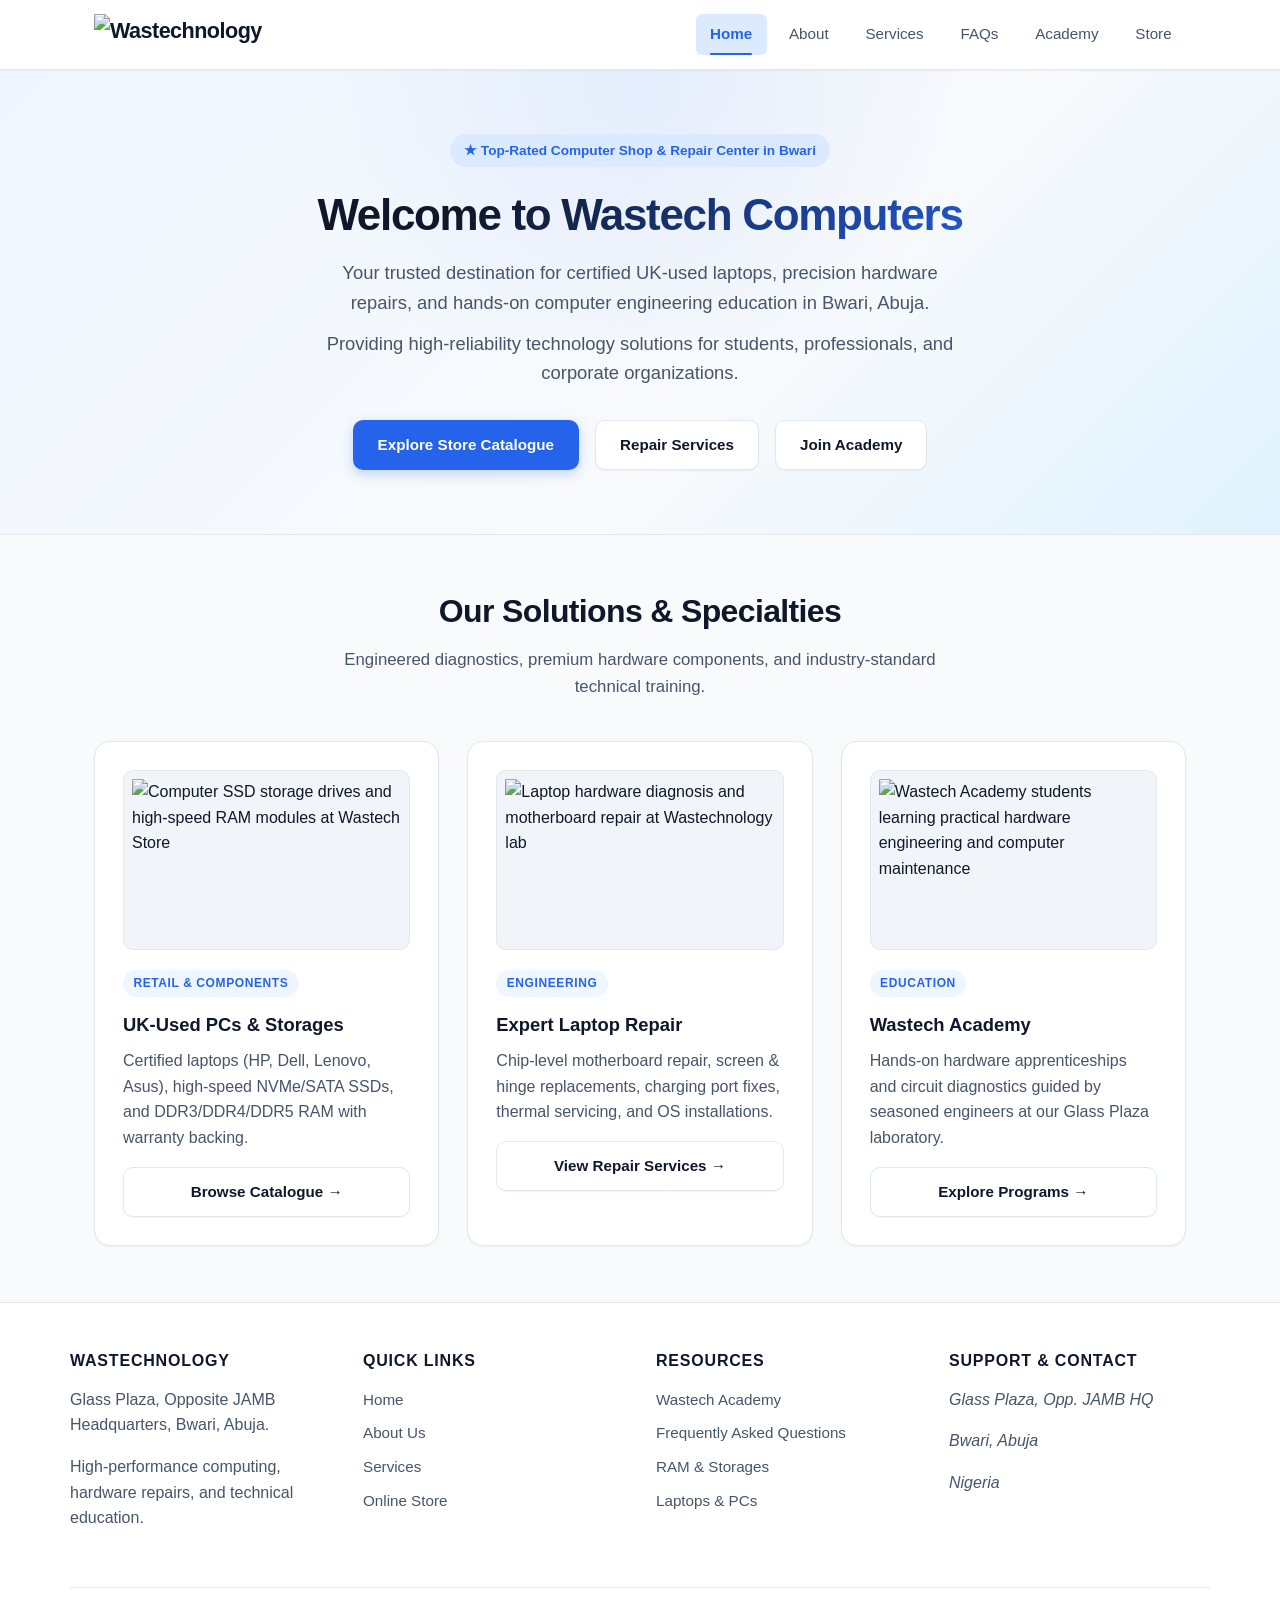
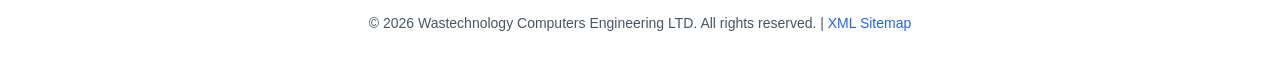
==== index.html @ b7859565 "Opitimization for search engine" ====
<!DOCTYPE html>
<html lang="en">

<head>
    <meta charset="UTF-8">
    <meta name="viewport" content="width=device-width, initial-scale=1.0">
    
    <!-- Primary SEO Meta Tags -->
    <title>Wastech Computers | Top Computer Shop, Laptop Repair &amp; Academy in Bwari, Abuja</title>
    <meta name="title" content="Wastech Computers | Top Computer Shop, Laptop Repair &amp; Academy in Bwari, Abuja">
    <meta name="description" content="Wastechnology Computers in Bwari, Abuja: Certified UK-used laptops, SSD/RAM upgrades, chip-level motherboard repair, genuine spare parts &amp; engineering academy at Glass Plaza opp. JAMB HQ.">
    <meta name="keywords" content="computer shop Bwari, laptop repair Abuja, UK used laptops Bwari, computer spare parts Abuja, Wastechnology, Wastech computers, Glass plaza Bwari, SSD RAM upgrade Abuja, computer training Bwari">
    <meta name="author" content="Wastechnology Computers Engineering LTD">
    <meta name="robots" content="index, follow, max-snippet:-1, max-image-preview:large, max-video-preview:-1">
    <meta name="theme-color" content="#2563eb">

    <!-- Canonical URL -->
    <link rel="canonical" href="https://wastechnology.com.ng/">

    <!-- Open Graph / Facebook -->
    <meta property="og:type" content="website">
    <meta property="og:locale" content="en_NG">
    <meta property="og:site_name" content="Wastechnology Computers">
    <meta property="og:url" content="https://wastechnology.com.ng/">
    <meta property="og:title" content="Wastech Computers | Top Computer Shop, Laptop Repair &amp; Academy in Bwari, Abuja">
    <meta property="og:description" content="Wastechnology Computers in Bwari, Abuja: Certified UK-used laptops, SSD/RAM upgrades, chip-level motherboard repair, genuine spare parts &amp; engineering academy at Glass Plaza.">
    <meta property="og:image" content="https://wastechnology.com.ng/assets/og-image.svg">
    <meta property="og:image:width" content="1200">
    <meta property="og:image:height" content="630">
    <meta property="og:image:alt" content="Wastechnology Computers Engineering LTD - Hardware &amp; IT Academy in Bwari, Abuja">

    <!-- Twitter Card -->
    <meta name="twitter:card" content="summary_large_image">
    <meta name="twitter:url" content="https://wastechnology.com.ng/">
    <meta name="twitter:title" content="Wastech Computers | Top Computer Shop, Laptop Repair &amp; Academy in Bwari, Abuja">
    <meta name="twitter:description" content="Certified UK-used laptops, SSD/RAM sales, chip-level motherboard repairs &amp; IT academy at Glass Plaza, Bwari, Abuja.">
    <meta name="twitter:image" content="https://wastechnology.com.ng/assets/og-image.svg">

    <!-- Stylesheet -->
    <link rel="stylesheet" href="style.css">

    <!-- JSON-LD Structured Data (Schema.org LocalBusiness) -->
    <script type="application/ld+json">
    {
      "@context": "https://schema.org",
      "@type": "ComputerStore",
      "name": "Wastechnology Computers Engineering LTD",
      "alternateName": "Wastech Computers",
      "url": "https://wastechnology.com.ng/",
      "logo": "https://wastechnology.com.ng/assets/logo.svg",
      "image": "https://wastechnology.com.ng/assets/og-image.svg",
      "description": "One of the premier computer engineering shops in Bwari, Abuja. Specializing in UK-used business and gaming laptops, chip-level laptop repairs, components, and practical tech training.",
      "telephone": "+2348000000000",
      "priceRange": "₦₦",
      "founder": {
        "@type": "Person",
        "name": "Ahmed Abdulwasiu"
      },
      "address": {
        "@type": "PostalAddress",
        "streetAddress": "Glass Plaza, Opposite JAMB Headquarters",
        "addressLocality": "Bwari",
        "addressRegion": "Abuja FCT",
        "addressCountry": "NG"
      },
      "geo": {
        "@type": "GeoCoordinates",
        "latitude": 9.2882,
        "longitude": 7.3776
      },
      "openingHoursSpecification": [
        {
          "@type": "OpeningHoursSpecification",
          "dayOfWeek": ["Monday", "Tuesday", "Wednesday", "Thursday", "Friday", "Saturday"],
          "opens": "08:30",
          "closes": "18:30"
        }
      ]
    }
    </script>
</head>

<body>
    <div class="page" itemscope itemtype="https://schema.org/LocalBusiness">
        <!-- Header & Semantic Navigation -->
        <header role="banner">
            <nav class="nav-links" role="navigation" aria-label="Main Navigation">
                <div class="brand-logo">
                    <a href="index.html" itemprop="url" aria-label="Wastechnology Home">
                        <img src="assets/logo.svg" alt="Wastechnology Computers Logo" width="180" height="42" decoding="async">
                    </a>
                </div>
                <div class="nav-menu" role="menubar">
                    <a href="index.html" class="active" aria-current="page" role="menuitem">Home</a>
                    <a href="about.html" role="menuitem">About</a>
                    <a href="services.html" role="menuitem">Services</a>
                    <a href="faqs.html" role="menuitem">FAQs</a>
                    <a href="academy.html" role="menuitem">Academy</a>
                    <a href="store.html" role="menuitem">Store</a>
                </div>
            </nav>
        </header>

        <!-- Main Landmark Content -->
        <main role="main">
            <!-- Hero / Greeting Section -->
            <section class="greeting" role="region" aria-labelledby="hero-title">
                <div class="greeting-wrapper">
                    <span class="greeting-badge" itemprop="award">★ Top-Rated Computer Shop &amp; Repair Center in Bwari</span>
                    <div class="greeting-content">
                        <h1 id="hero-title" itemprop="name">Welcome to Wastech Computers</h1>
                        <p itemprop="description">Your trusted destination for certified UK-used laptops, precision hardware repairs, and hands-on computer engineering education in Bwari, Abuja.</p>
                        <p>Providing high-reliability technology solutions for students, professionals, and corporate organizations.</p>
                    </div>
                    <div class="greeting-actions">
                        <a href="store.html" class="btn btn-primary" role="button">Explore Store Catalogue</a>
                        <a href="services.html" class="btn btn-outline" role="button">Repair Services</a>
                        <a href="academy.html" class="btn btn-outline" role="button">Join Academy</a>
                    </div>
                </div>
            </section>

            <!-- Highlights / Key Offerings with Lazy-Loaded Visuals and Alt Text -->
            <section class="container" role="region" aria-labelledby="highlights-title">
                <div class="section-header">
                    <h2 id="highlights-title">Our Solutions &amp; Specialties</h2>
                    <p>Engineered diagnostics, premium hardware components, and industry-standard technical training.</p>
                </div>

                <div class="grid-cards" role="list">
                    <!-- Store Highlight -->
                    <article class="card" role="listitem">
                        <img src="assets/hardware-storage.svg" alt="Computer SSD storage drives and high-speed RAM modules at Wastech Store" class="card-thumb" width="400" height="260" loading="lazy" decoding="async">
                        <span class="card-tag">Retail &amp; Components</span>
                        <h3>UK-Used PCs &amp; Storages</h3>
                        <p>Certified laptops (HP, Dell, Lenovo, Asus), high-speed NVMe/SATA SSDs, and DDR3/DDR4/DDR5 RAM with warranty backing.</p>
                        <a href="store.html" class="btn btn-outline">Browse Catalogue →</a>
                    </article>

                    <!-- Repair Highlight -->
                    <article class="card" role="listitem">
                        <img src="assets/laptop-repair.svg" alt="Laptop hardware diagnosis and motherboard repair at Wastechnology lab" class="card-thumb" width="400" height="260" loading="lazy" decoding="async">
                        <span class="card-tag">Engineering</span>
                        <h3>Expert Laptop Repair</h3>
                        <p>Chip-level motherboard repair, screen &amp; hinge replacements, charging port fixes, thermal servicing, and OS installations.</p>
                        <a href="services.html" class="btn btn-outline">View Repair Services →</a>
                    </article>

                    <!-- Academy Highlight -->
                    <article class="card" role="listitem">
                        <img src="assets/academy-learning.svg" alt="Wastech Academy students learning practical hardware engineering and computer maintenance" class="card-thumb" width="400" height="260" loading="lazy" decoding="async">
                        <span class="card-tag">Education</span>
                        <h3>Wastech Academy</h3>
                        <p>Hands-on hardware apprenticeships and circuit diagnostics guided by seasoned engineers at our Glass Plaza laboratory.</p>
                        <a href="academy.html" class="btn btn-outline">Explore Programs →</a>
                    </article>
                </div>
            </section>
        </main>

        <!-- Semantic Footer Landmark -->
        <footer role="contentinfo">
            <div class="footer-container">
                <div class="footer-grid">
                    <div class="footer-col">
                        <h4>Wastechnology</h4>
                        <p>Glass Plaza, Opposite JAMB Headquarters, Bwari, Abuja.</p>
                        <p>High-performance computing, hardware repairs, and technical education.</p>
                    </div>

                    <div class="footer-col">
                        <h4>Quick Links</h4>
                        <ul>
                            <li><a href="index.html">Home</a></li>
                            <li><a href="about.html">About Us</a></li>
                            <li><a href="services.html">Services</a></li>
                            <li><a href="store.html">Online Store</a></li>
                        </ul>
                    </div>

                    <div class="footer-col">
                        <h4>Resources</h4>
                        <ul>
                            <li><a href="academy.html">Wastech Academy</a></li>
                            <li><a href="faqs.html">Frequently Asked Questions</a></li>
                            <li><a href="store.html#ram">RAM &amp; Storages</a></li>
                            <li><a href="store.html#hp">Laptops &amp; PCs</a></li>
                        </ul>
                    </div>

                    <div class="footer-col">
                        <h4>Support &amp; Contact</h4>
                        <address itemscope itemtype="https://schema.org/PostalAddress">
                            <p><span itemprop="streetAddress">Glass Plaza, Opp. JAMB HQ</span></p>
                            <p><span itemprop="addressLocality">Bwari</span>, <span itemprop="addressRegion">Abuja</span></p>
                            <p>Nigeria</p>
                        </address>
                    </div>
                </div>

                <div class="footer-bottom">
                    <p>&copy; 2026 Wastechnology Computers Engineering LTD. All rights reserved. | <a href="sitemap.xml">XML Sitemap</a></p>
                </div>
            </div>
        </footer>
    </div>
</body>

</html>
---- style.css ----
/* ==========================================================================
   WASTECHNOLOGY COMPUTERS - MODERN LIGHT THEME STYLESHEET
   100% HTML & CSS (No JavaScript Required)
   ========================================================================== */

/* --- Custom Properties / Design Tokens --- */
:root {
  --font-family: -apple-system, BlinkMacSystemFont, "Segoe UI", Roboto, "Helvetica Neue", Arial, sans-serif;
  
  /* Light Theme Palette */
  --bg-body: #f8fafc;
  --bg-card: #ffffff;
  --bg-alt: #f1f5f9;
  --bg-accent-soft: #eff6ff;
  
  --text-main: #0f172a;
  --text-muted: #475569;
  --text-subtle: #64748b;
  --text-on-accent: #ffffff;

  --primary: #2563eb;
  --primary-hover: #1d4ed8;
  --primary-subtle: #dbeafe;
  --secondary: #0284c7;
  --accent-gold: #f59e0b;
  --success: #16a34a;

  --border: #e2e8f0;
  --border-focus: #93c5fd;

  --shadow-sm: 0 1px 2px 0 rgba(0, 0, 0, 0.05);
  --shadow-md: 0 4px 6px -1px rgba(0, 0, 0, 0.07), 0 2px 4px -2px rgba(0, 0, 0, 0.05);
  --shadow-lg: 0 10px 15px -3px rgba(0, 0, 0, 0.08), 0 4px 6px -4px rgba(0, 0, 0, 0.04);
  --shadow-glow: 0 12px 24px -4px rgba(37, 99, 235, 0.15);

  --radius-sm: 6px;
  --radius-md: 10px;
  --radius-lg: 16px;
  --radius-full: 9999px;

  --transition-fast: 0.15s ease;
  --transition-normal: 0.25s cubic-bezier(0.16, 1, 0.3, 1);
  --transition-slow: 0.4s cubic-bezier(0.16, 1, 0.3, 1);
}

/* --- Global Reset & Base Elements --- */
*, *::before, *::after {
  box-sizing: border-box;
  margin: 0;
  padding: 0;
}

html {
  font-size: 16px;
  scroll-behavior: smooth;
}

body {
  font-family: var(--font-family);
  background-color: var(--bg-body);
  color: var(--text-main);
  line-height: 1.6;
  min-height: 100vh;
  display: flex;
  flex-direction: column;
  -webkit-font-smoothing: antialiased;
}

.page {
  flex: 1 0 auto;
  display: flex;
  flex-direction: column;
}

a {
  color: var(--primary);
  text-decoration: none;
  transition: color var(--transition-fast);
}

a:hover, a:focus-visible {
  color: var(--primary-hover);
}

img {
  max-width: 100%;
  height: auto;
  display: block;
}

/* --- Container Utility --- */
.container {
  width: 100%;
  max-width: 1140px;
  margin-left: auto;
  margin-right: auto;
  padding-left: 1.5rem;
  padding-right: 1.5rem;
}

/* --- Header & Navigation Bar --- */
header {
  background-color: rgba(255, 255, 255, 0.95);
  backdrop-filter: blur(8px);
  border-bottom: 1px solid var(--border);
  position: sticky;
  top: 0;
  z-index: 100;
  box-shadow: var(--shadow-sm);
}

.nav-links {
  max-width: 1140px;
  margin: 0 auto;
  padding: 0.85rem 1.5rem;
  display: flex;
  align-items: center;
  justify-content: space-between;
  gap: 1rem;
}

.brand-logo a {
  font-size: 1.35rem;
  font-weight: 800;
  letter-spacing: -0.025em;
  color: var(--text-main);
  display: inline-flex;
  align-items: center;
  gap: 0.4rem;
}

.brand-logo a span {
  color: var(--primary);
}

.nav-menu {
  display: flex;
  align-items: center;
  gap: 0.5rem;
  list-style: none;
  flex-wrap: wrap;
}

.nav-menu a {
  color: var(--text-muted);
  font-weight: 500;
  font-size: 0.95rem;
  padding: 0.5rem 0.9rem;
  border-radius: var(--radius-sm);
  position: relative;
  transition: color var(--transition-fast), background-color var(--transition-fast);
}

.nav-menu a:hover {
  color: var(--primary);
  background-color: var(--bg-accent-soft);
}

.nav-menu a[aria-current="page"],
.nav-menu a.active {
  color: var(--primary);
  background-color: var(--primary-subtle);
  font-weight: 600;
}

.nav-menu a[aria-current="page"]::after,
.nav-menu a.active::after {
  content: "";
  position: absolute;
  bottom: 0;
  left: 20%;
  width: 60%;
  height: 2px;
  background-color: var(--primary);
  border-radius: var(--radius-full);
}

/* --- Typography & Headings --- */
h1, h2, h3, h4, h5, h6 {
  color: var(--text-main);
  line-height: 1.25;
  font-weight: 700;
}

h1 {
  font-size: clamp(2rem, 4vw, 2.75rem);
  letter-spacing: -0.03em;
  margin-bottom: 0.75rem;
}

h2 {
  font-size: clamp(1.5rem, 3vw, 2rem);
  letter-spacing: -0.02em;
  margin-bottom: 1rem;
}

h3 {
  font-size: 1.25rem;
  margin-bottom: 0.5rem;
}

p {
  color: var(--text-muted);
  margin-bottom: 1rem;
}

/* --- Hero & Greeting Section --- */
.greeting {
  background: linear-gradient(135deg, #eff6ff 0%, #f8fafc 60%, #e0f2fe 100%);
  border-bottom: 1px solid var(--border);
  padding: 4rem 1.5rem;
  text-align: center;
  position: relative;
  overflow: hidden;
}

.greeting::before {
  content: "";
  position: absolute;
  top: -50%;
  left: 50%;
  transform: translateX(-50%);
  width: 800px;
  height: 500px;
  background: radial-gradient(circle, rgba(37, 99, 235, 0.08) 0%, transparent 70%);
  pointer-events: none;
}

.greeting-wrapper {
  max-width: 850px;
  margin: 0 auto;
  position: relative;
  z-index: 1;
}

.greeting-badge {
  display: inline-flex;
  align-items: center;
  gap: 0.5rem;
  background-color: var(--primary-subtle);
  color: var(--primary);
  font-weight: 600;
  font-size: 0.85rem;
  padding: 0.35rem 0.9rem;
  border-radius: var(--radius-full);
  margin-bottom: 1.25rem;
  animation: pulseBadge 3s infinite ease-in-out;
}

.greeting-content h1 {
  margin-bottom: 1rem;
  background: linear-gradient(135deg, #0f172a 30%, #2563eb 100%);
  -webkit-background-clip: text;
  -webkit-text-fill-color: transparent;
  animation: fadeInDown 0.6s var(--transition-normal);
}

.greeting-content p {
  font-size: 1.15rem;
  max-width: 650px;
  margin: 0 auto 0.75rem auto;
  animation: fadeInUp 0.7s var(--transition-normal);
}

.greeting-actions {
  display: flex;
  justify-content: center;
  gap: 1rem;
  margin-top: 2rem;
  flex-wrap: wrap;
  animation: fadeInUp 0.8s var(--transition-normal);
}

/* --- Buttons --- */
.btn {
  display: inline-flex;
  align-items: center;
  justify-content: center;
  gap: 0.5rem;
  padding: 0.75rem 1.5rem;
  border-radius: var(--radius-md);
  font-weight: 600;
  font-size: 0.95rem;
  cursor: pointer;
  border: 1px solid transparent;
  transition: transform var(--transition-fast), box-shadow var(--transition-fast), background-color var(--transition-fast);
}

.btn:active {
  transform: scale(0.98);
}

.btn-primary {
  background-color: var(--primary);
  color: var(--text-on-accent);
  box-shadow: 0 4px 12px rgba(37, 99, 235, 0.25);
}

.btn-primary:hover {
  background-color: var(--primary-hover);
  color: var(--text-on-accent);
  box-shadow: var(--shadow-glow);
  transform: translateY(-2px);
}

.btn-outline {
  background-color: var(--bg-card);
  color: var(--text-main);
  border-color: var(--border);
  box-shadow: var(--shadow-sm);
}

.btn-outline:hover {
  border-color: var(--primary);
  color: var(--primary);
  background-color: var(--bg-accent-soft);
  transform: translateY(-2px);
}

/* --- Sections & Card Layouts --- */
section {
  padding: 3.5rem 0;
}

.section-header {
  text-align: center;
  max-width: 650px;
  margin: 0 auto 2.5rem auto;
}

.section-header p {
  font-size: 1.05rem;
}

/* Grid for Cards */
.grid-cards,
.store-items {
  display: grid;
  grid-template-columns: repeat(auto-fit, minmax(260px, 1fr));
  gap: 1.75rem;
}

/* Modern Card Component */
.card {
  background: var(--bg-card);
  border: 1px solid var(--border);
  border-radius: var(--radius-lg);
  padding: 1.75rem;
  box-shadow: var(--shadow-sm);
  transition: transform var(--transition-normal), box-shadow var(--transition-normal), border-color var(--transition-normal);
  display: flex;
  flex-direction: column;
  position: relative;
  overflow: hidden;
}

.card:hover {
  transform: translateY(-6px);
  box-shadow: var(--shadow-glow);
  border-color: var(--border-focus);
}

.card-tag {
  align-self: flex-start;
  font-size: 0.75rem;
  font-weight: 700;
  text-transform: uppercase;
  letter-spacing: 0.05em;
  padding: 0.25rem 0.65rem;
  border-radius: var(--radius-full);
  background-color: var(--bg-accent-soft);
  color: var(--primary);
  margin-bottom: 1rem;
}

.card-thumb {
  width: 100%;
  height: 180px;
  object-fit: contain;
  background-color: var(--bg-alt);
  border-radius: var(--radius-md);
  margin-bottom: 1.25rem;
  padding: 0.5rem;
  border: 1px solid var(--border);
  transition: transform var(--transition-normal);
}

.card:hover .card-thumb {
  transform: scale(1.02);
}

.card h3, .card dt {
  font-size: 1.15rem;
  font-weight: 700;
  color: var(--text-main);
  margin-bottom: 0.75rem;
  display: flex;
  align-items: center;
  justify-content: space-between;
}

.card dt span {
  font-size: 0.85rem;
  font-weight: 600;
  color: var(--primary);
}

/* Definition List inside Cards */
.card dl {
  margin: 0;
  padding: 0;
}

.card dd {
  font-size: 0.95rem;
  color: var(--text-muted);
  padding: 0.4rem 0;
  border-bottom: 1px dashed var(--border);
  display: flex;
  align-items: center;
}

.card dd::before {
  content: "✓";
  color: var(--success);
  margin-right: 0.5rem;
  font-weight: bold;
}

.card dd:last-of-type {
  border-bottom: none;
}

/* --- Services Specific Styling --- */
.service-list {
  list-style: none;
  display: grid;
  grid-template-columns: repeat(auto-fit, minmax(250px, 1fr));
  gap: 1.5rem;
}

.service-item {
  background: var(--bg-card);
  border: 1px solid var(--border);
  border-radius: var(--radius-lg);
  padding: 2rem;
  box-shadow: var(--shadow-sm);
  transition: transform var(--transition-normal), box-shadow var(--transition-normal), border-color var(--transition-normal);
}

.service-item:hover {
  transform: translateY(-4px);
  border-color: var(--primary);
  box-shadow: var(--shadow-md);
}

.service-icon {
  width: 50px;
  height: 50px;
  border-radius: var(--radius-md);
  background: var(--bg-accent-soft);
  color: var(--primary);
  display: flex;
  align-items: center;
  justify-content: center;
  font-size: 1.5rem;
  margin-bottom: 1.25rem;
}

/* --- Story & Timeline on About Page --- */
.timeline {
  position: relative;
  max-width: 800px;
  margin: 2rem auto;
  padding-left: 2rem;
  border-left: 3px solid var(--primary-subtle);
}

.timeline-item {
  position: relative;
  margin-bottom: 2.5rem;
  padding-left: 1.5rem;
  animation: fadeIn 0.8s ease-in-out;
}

.timeline-item::before {
  content: "";
  position: absolute;
  left: -2.75rem;
  top: 0.25rem;
  width: 16px;
  height: 16px;
  border-radius: 50%;
  background: var(--bg-card);
  border: 3px solid var(--primary);
  box-shadow: var(--shadow-sm);
}

.timeline-item h3 {
  color: var(--primary);
  margin-bottom: 0.5rem;
}

.address-box {
  background: var(--bg-card);
  border: 1px solid var(--border);
  border-left: 4px solid var(--primary);
  padding: 1.5rem;
  border-radius: var(--radius-md);
  margin-top: 1rem;
  box-shadow: var(--shadow-sm);
}

.address-box address {
  font-style: normal;
  color: var(--text-main);
  line-height: 1.7;
}

/* --- FAQ Accordion (Pure HTML/CSS via <details>) --- */
.faq-list {
  max-width: 800px;
  margin: 0 auto;
  display: flex;
  flex-direction: column;
  gap: 1rem;
}

.faq-item {
  background: var(--bg-card);
  border: 1px solid var(--border);
  border-radius: var(--radius-md);
  box-shadow: var(--shadow-sm);
  overflow: hidden;
  transition: border-color var(--transition-fast), box-shadow var(--transition-fast);
}

.faq-item[open] {
  border-color: var(--primary);
  box-shadow: var(--shadow-md);
}

.faq-item summary {
  padding: 1.25rem 1.5rem;
  font-weight: 600;
  font-size: 1.05rem;
  color: var(--text-main);
  cursor: pointer;
  list-style: none;
  display: flex;
  align-items: center;
  justify-content: space-between;
  user-select: none;
  transition: background-color var(--transition-fast), color var(--transition-fast);
}

.faq-item summary::-webkit-details-marker {
  display: none;
}

.faq-item summary::after {
  content: "+";
  font-size: 1.35rem;
  font-weight: bold;
  color: var(--primary);
  transition: transform var(--transition-fast);
}

.faq-item[open] summary::after {
  content: "−";
  transform: rotate(180deg);
}

.faq-item summary:hover {
  background-color: var(--bg-accent-soft);
  color: var(--primary);
}

.faq-answer {
  padding: 0 1.5rem 1.25rem 1.5rem;
  color: var(--text-muted);
  border-top: 1px solid var(--border);
  padding-top: 1rem;
  animation: fadeIn 0.3s ease-in-out;
}

/* --- Academy Program Cards --- */
.academy-badge {
  display: inline-block;
  padding: 0.25rem 0.65rem;
  border-radius: var(--radius-full);
  font-size: 0.75rem;
  font-weight: 700;
  background-color: #fef3c7;
  color: #b45309;
  margin-bottom: 0.5rem;
}

/* --- Footer --- */
footer {
  background-color: var(--bg-card);
  border-top: 1px solid var(--border);
  padding: 3rem 1.5rem 1.5rem 1.5rem;
  margin-top: auto;
}

.footer-container {
  max-width: 1140px;
  margin: 0 auto;
}

.footer-grid {
  display: grid;
  grid-template-columns: repeat(auto-fit, minmax(200px, 1fr));
  gap: 2rem;
  margin-bottom: 2.5rem;
}

.footer-col h4 {
  font-size: 1rem;
  text-transform: uppercase;
  letter-spacing: 0.05em;
  color: var(--text-main);
  margin-bottom: 1rem;
}

.footer-col ul {
  list-style: none;
  display: flex;
  flex-direction: column;
  gap: 0.5rem;
}

.footer-col a {
  color: var(--text-muted);
  font-size: 0.95rem;
  transition: color var(--transition-fast), padding-left var(--transition-fast);
}

.footer-col a:hover {
  color: var(--primary);
  padding-left: 4px;
}

.footer-bottom {
  border-top: 1px solid var(--border);
  padding-top: 1.5rem;
  text-align: center;
  color: var(--text-subtle);
  font-size: 0.875rem;
}

/* --- Pure CSS Keyframe Animations --- */
@keyframes fadeIn {
  from {
    opacity: 0;
  }
  to {
    opacity: 1;
  }
}

@keyframes fadeInUp {
  from {
    opacity: 0;
    transform: translateY(20px);
  }
  to {
    opacity: 1;
    transform: translateY(0);
  }
}

@keyframes fadeInDown {
  from {
    opacity: 0;
    transform: translateY(-20px);
  }
  to {
    opacity: 1;
    transform: translateY(0);
  }
}

@keyframes pulseBadge {
  0%, 100% {
    transform: scale(1);
    box-shadow: 0 0 0 0 rgba(37, 99, 235, 0.4);
  }
  50% {
    transform: scale(1.02);
    box-shadow: 0 0 0 6px rgba(37, 99, 235, 0);
  }
}

/* --- Responsive Media Queries --- */
@media (max-width: 768px) {
  .nav-links {
    flex-direction: column;
    align-items: flex-start;
    padding: 0.75rem 1rem;
  }

  .nav-menu {
    width: 100%;
    overflow-x: auto;
    padding-bottom: 0.25rem;
    flex-wrap: nowrap;
  }

  .greeting {
    padding: 2.75rem 1rem;
  }

  .grid-cards,
  .store-items {
    grid-template-columns: 1fr;
  }

  .timeline {
    padding-left: 1.5rem;
  }
}

@media (prefers-reduced-motion: reduce) {
  *, *::before, *::after {
    animation-duration: 0.01ms !important;
    animation-iteration-count: 1 !important;
    transition-duration: 0.01ms !important;
    scroll-behavior: auto !important;
  }
}
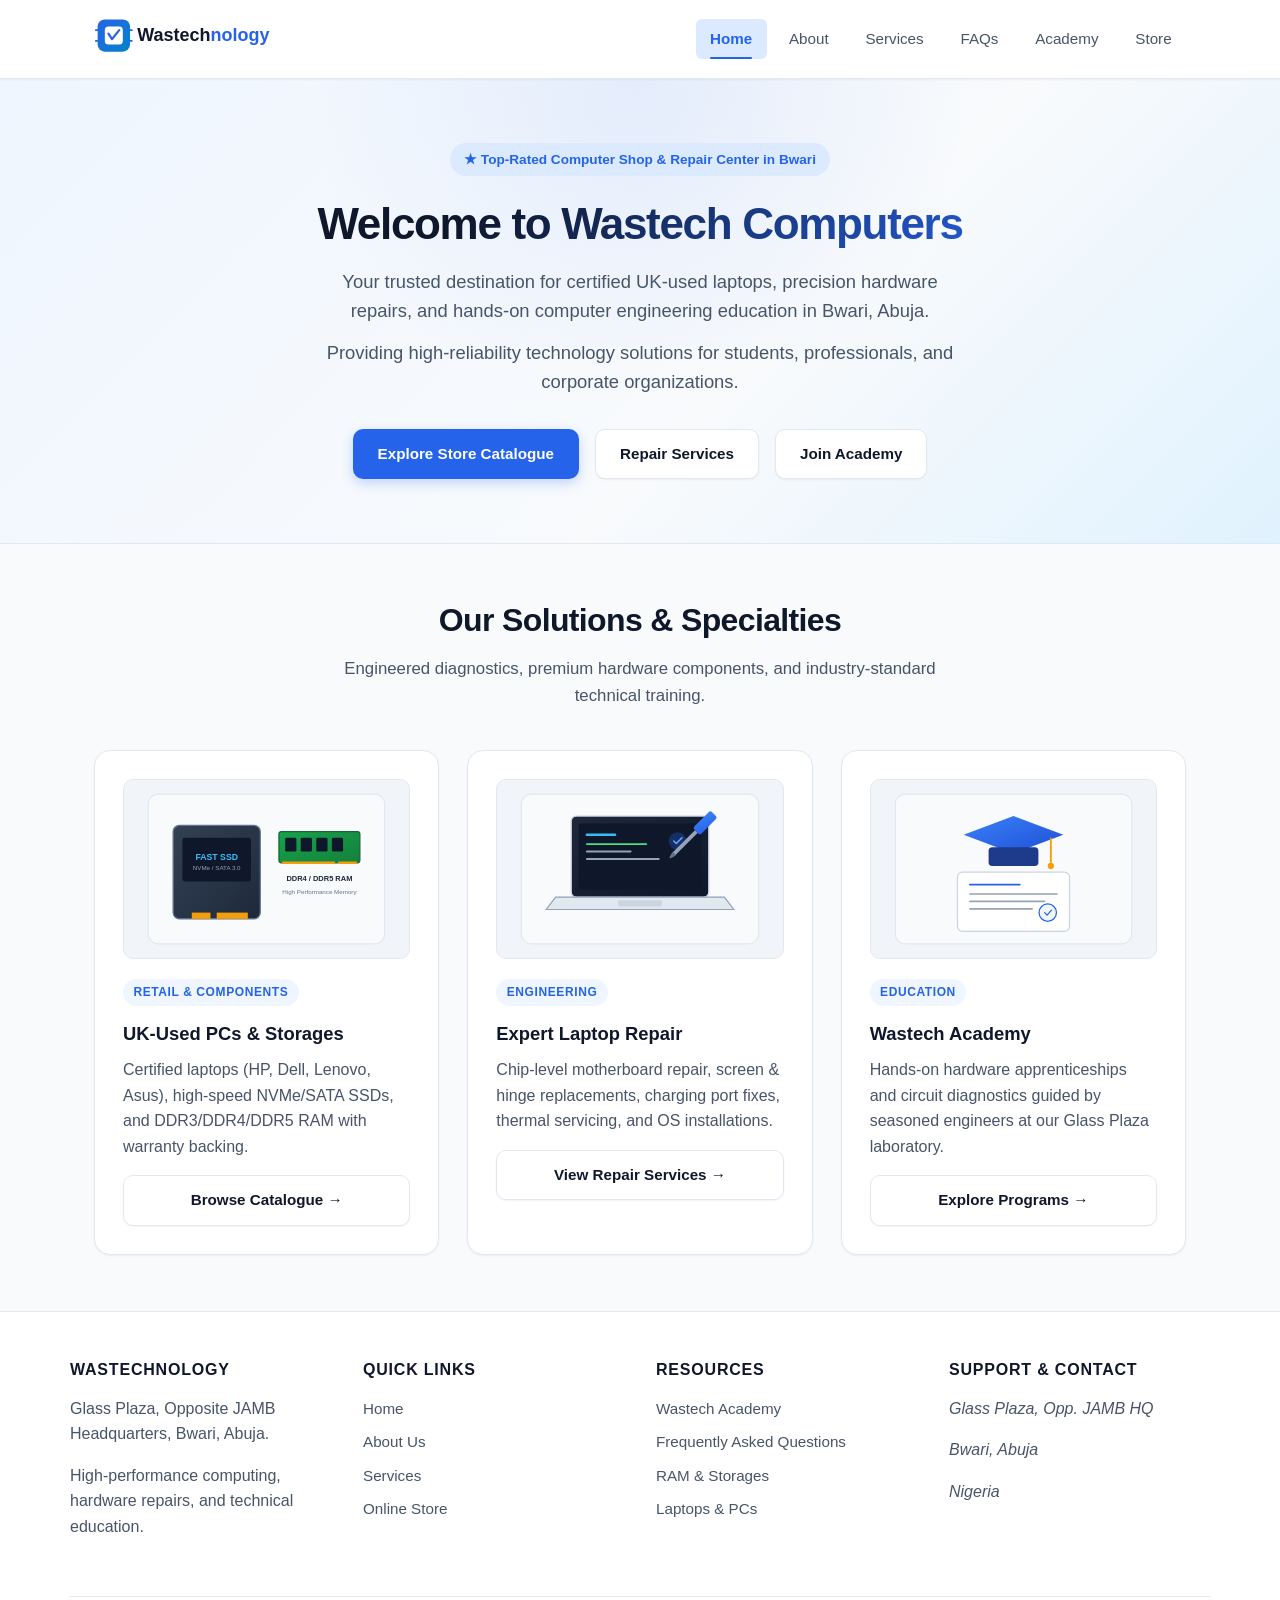
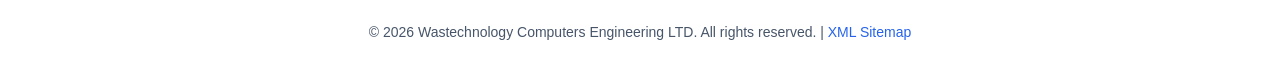
==== commit dc2c6975: "Add favicon links to index.html" ====
--- a/index.html
+++ b/index.html
@@ -13,6 +13,10 @@
     <meta name="author" content="Wastechnology Computers Engineering LTD">
     <meta name="robots" content="index, follow, max-snippet:-1, max-image-preview:large, max-video-preview:-1">
     <meta name="theme-color" content="#2563eb">
+
+    <!-- Site favicon -->
+    <link rel="icon" href="/favicon.svg" type="image/svg+xml">
+    <link rel="manifest" href="/site.webmanifest">
 
     <!-- Canonical URL -->
     <link rel="canonical" href="https://wastechnology.com.ng/">
